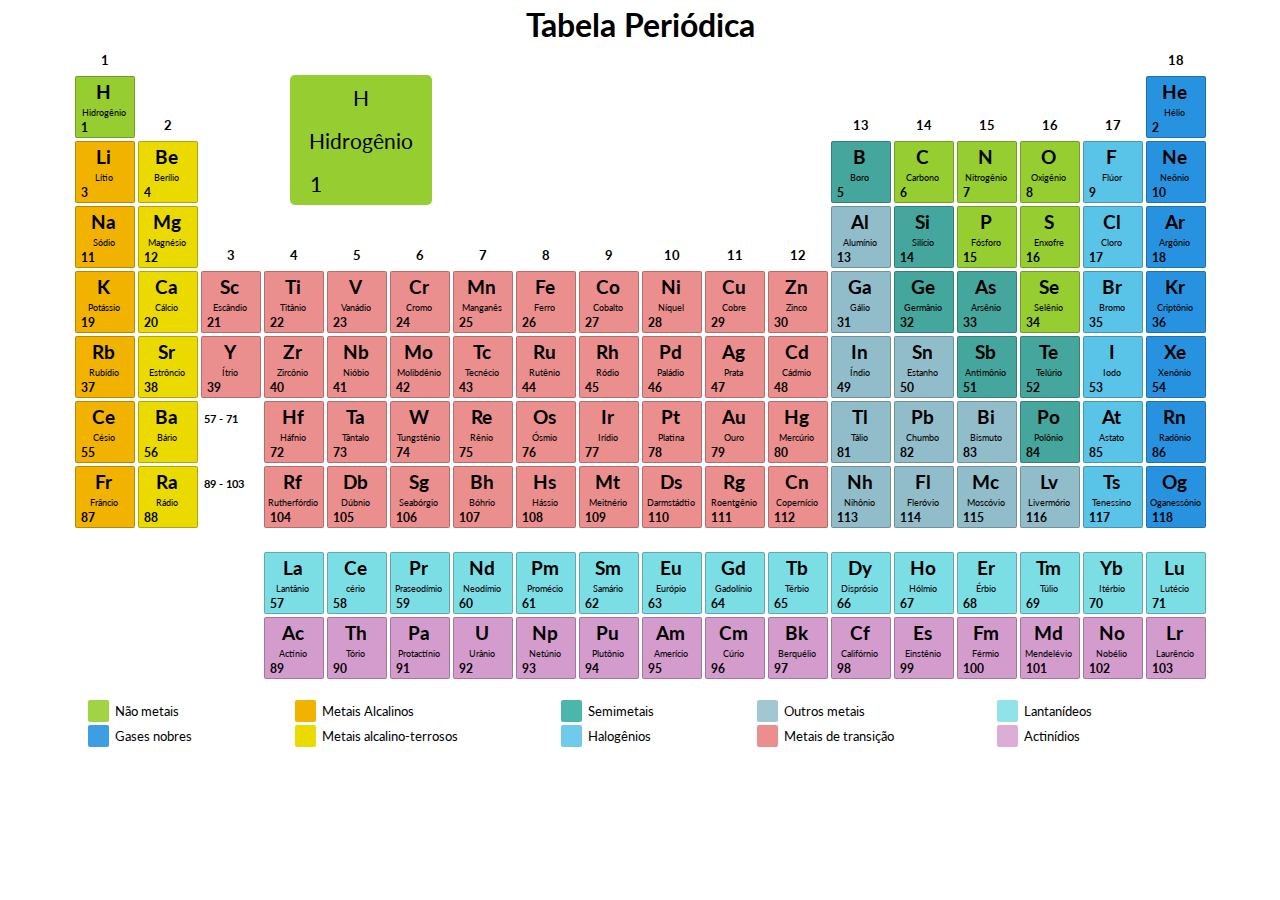
==== index.html @ 495a70d3 "Mundando as cores das células" ====
<!DOCTYPE html>
<html lang="pt-br">
<head>
    <meta charset="UTF-8">
    <meta http-equiv="X-UA-Compatible" content="IE=edge">
    <meta name="viewport" content="width=device-width, initial-scale=1.0">
    <link rel="stylesheet" href="css/style.css">
    <link rel="shortcut icon" href="ico/tabela-periodica.ico" type="image/x-icon">
    <title>Tabela Periódica</title>
</head>
<body>
    <h1>Tabela Periódica</h1>
    <div id="container">
        <table id="tabela-cabecalho">
            <tbody>
                <tr>
                    <td class="dados-do-elemento simbolo">H</td>
                    <td class="nomes-dados-do-elemento">Símbolo Químico</td>
                </tr>
                <tr>
                    <td class="dados-do-elemento nome">Hidrogênio</td>
                    <td class="nomes-dados-do-elemento">Nome</td>
                </tr>
                <tr>
                    <td class="dados-do-elemento numero">1</td>
                    <td class="nomes-dados-do-elemento">Número Atômico</td>
                </tr>
            </tbody>
        </table>
    
        <table id="tabela-principal">
            <tbody>
                <tr>
                    <th>1</th>
                    <th rowspan="2">2</th>
                    <th rowspan="4">3</th>
                    <th rowspan="4">4</th>
                    <th rowspan="4">5</th>
                    <th rowspan="4">6</th>
                    <th rowspan="4">7</th>
                    <th rowspan="4">8</th>
                    <th rowspan="4">9</th>
                    <th rowspan="4">10</th>
                    <th rowspan="4">11</th>
                    <th rowspan="4">12</th>
                    <th rowspan="2">13</th>
                    <th rowspan="2">14</th>
                    <th rowspan="2">15</th>
                    <th rowspan="2">16</th>
                    <th rowspan="2">17</th>
                    <th style="background-color: white" class="espaco">18</th>
                <tr>
                    <td class="verde-claro"><p class="sigla-elemento">H</p> <p class="nome-elemento">Hidrogênio</p><p class="numero-atomico">1</p></td>
                    <td class="azul-escuro"><p class="sigla-elemento">He</p> <p class="nome-elemento">Hélio</p><p class="numero-atomico">2</p></td>
                </tr>
                <tr>
                    <td class="laranja"><p class="sigla-elemento">Li</p> <p class="nome-elemento">Lítio</p><p class="numero-atomico">3</p></td>
                    <td class="amarelo"><p class="sigla-elemento">Be</p> <p class="nome-elemento">Berílio</p><p class="numero-atomico">4</p></td>
                    <td class="verde-azulado"><p class="sigla-elemento">B</p> <p class="nome-elemento">Boro</p><p class="numero-atomico">5</p></td>
                    <td class="verde-claro"><p class="sigla-elemento">C</p> <p class="nome-elemento">Carbono</p><p class="numero-atomico">6</p></td>
                    <td class="verde-claro"><p class="sigla-elemento">N</p> <p class="nome-elemento">Nitrogênio</p><p class="numero-atomico">7</p></td>
                    <td class="verde-claro"><p class="sigla-elemento">O</p> <p class="nome-elemento">Oxigênio</p><p class="numero-atomico">8</p></td>
                    <td class="azul"><p class="sigla-elemento">F</p> <p class="nome-elemento">Flúor</p><p class="numero-atomico">9</p></td>
                    <td class="azul-escuro"><p class="sigla-elemento">Ne</p> <p class="nome-elemento">Neônio</p><p class="numero-atomico">10</p></td>
                </tr>
                <tr>
                    <td class="laranja"><p class="sigla-elemento">Na</p> <p class="nome-elemento">Sódio</p><p class="numero-atomico">11</p></td>
                    <td class="amarelo"><p class="sigla-elemento">Mg</p> <p class="nome-elemento">Magnésio</p><p class="numero-atomico">12</p></td>
                    <td class="azul-claro2"><p class="sigla-elemento">Al</p> <p class="nome-elemento">Alumínio</p><p class="numero-atomico">13</p></td>
                    <td class="verde-azulado"><p class="sigla-elemento">Si</p> <p class="nome-elemento">Silício</p><p class="numero-atomico">14</p></td>
                    <td class="verde-claro"><p class="sigla-elemento">P</p> <p class="nome-elemento">Fósforo</p><p class="numero-atomico">15</p></td>
                    <td class="verde-claro"><p class="sigla-elemento">S</p> <p class="nome-elemento">Enxofre</p><p class="numero-atomico">16</p></td>
                    <td class="azul"><p class="sigla-elemento">Cl</p> <p class="nome-elemento">Cloro</p><p class="numero-atomico">17</p></td>
                    <td class="azul-escuro"><p class="sigla-elemento">Ar</p> <p class="nome-elemento">Argônio</p><p class="numero-atomico">18</p></td>
                </tr>
                <tr>
                    <td class="laranja"><p class="sigla-elemento">K</p> <p class="nome-elemento">Potássio</p><p class="numero-atomico">19</p></td>
                    <td class="amarelo"><p class="sigla-elemento">Ca</p> <p class="nome-elemento">Cálcio</p><p class="numero-atomico">20</p></td>
                    <td class="rosa"><p class="sigla-elemento">Sc</p> <p class="nome-elemento">Escândio</p><p class="numero-atomico">21</p></td>
                    <td class="rosa"><p class="sigla-elemento">Ti</p> <p class="nome-elemento">Titânio</p><p class="numero-atomico">22</p></td>
                    <td class="rosa"><p class="sigla-elemento">V</p> <p class="nome-elemento">Vanádio</p><p class="numero-atomico">23</p></td>
                    <td class="rosa"><p class="sigla-elemento">Cr</p> <p class="nome-elemento">Cromo</p><p class="numero-atomico">24</p></td>
                    <td class="rosa"><p class="sigla-elemento">Mn</p> <p class="nome-elemento">Manganês</p><p class="numero-atomico">25</p></td>
                    <td class="rosa"><p class="sigla-elemento">Fe</p> <p class="nome-elemento">Ferro</p><p class="numero-atomico">26</p></td>
                    <td class="rosa"><p class="sigla-elemento">Co</p> <p class="nome-elemento">Cobalto</p><p class="numero-atomico">27</p></td>
                    <td class="rosa"><p class="sigla-elemento">Ni</p> <p class="nome-elemento">Níquel</p><p class="numero-atomico">28</p></td>
                    <td class="rosa"><p class="sigla-elemento">Cu</p> <p class="nome-elemento">Cobre</p><p class="numero-atomico">29</p></td>
                    <td class="rosa"><p class="sigla-elemento">Zn</p> <p class="nome-elemento">Zinco</p><p class="numero-atomico">30</p></td>
                    <td class="azul-claro2"><p class="sigla-elemento">Ga</p> <p class="nome-elemento">Gálio</p><p class="numero-atomico">31</p></td>
                    <td class="verde-azulado"><p class="sigla-elemento">Ge</p> <p class="nome-elemento">Germânio</p><p class="numero-atomico">32</p></td>
                    <td class="verde-azulado"><p class="sigla-elemento">As</p> <p class="nome-elemento">Arsênio</p><p class="numero-atomico">33</p></td>
                    <td class="verde-claro"><p class="sigla-elemento">Se</p> <p class="nome-elemento">Selênio</p><p class="numero-atomico">34</p></td>
                    <td class="azul"><p class="sigla-elemento">Br</p> <p class="nome-elemento">Bromo</p><p class="numero-atomico">35</p></td>
                    <td class="azul-escuro"><p class="sigla-elemento">Kr</p> <p class="nome-elemento">Criptônio</p><p class="numero-atomico">36</p></td>
                </tr>
                <tr>
                    <td class="laranja"><p class="sigla-elemento">Rb</p> <p class="nome-elemento">Rubídio</p><p class="numero-atomico">37</p></td>
                    <td class="amarelo"><p class="sigla-elemento">Sr</p> <p class="nome-elemento">Estrôncio</p><p class="numero-atomico">38</p></td>
                    <td class="rosa"><p class="sigla-elemento">Y</p> <p class="nome-elemento">Ítrio</p><p class="numero-atomico">39</p></td>
                    <td class="rosa"><p class="sigla-elemento">Zr</p> <p class="nome-elemento">Zircônio</p><p class="numero-atomico">40</p></td>
                    <td class="rosa"><p class="sigla-elemento">Nb</p> <p class="nome-elemento">Nióbio</p><p class="numero-atomico">41</p></td>
                    <td class="rosa"><p class="sigla-elemento">Mo</p> <p class="nome-elemento">Molibdênio</p><p class="numero-atomico">42</p></td>
                    <td class="rosa"><p class="sigla-elemento">Tc</p> <p class="nome-elemento">Tecnécio</p><p class="numero-atomico">43</p></td>
                    <td class="rosa"><p class="sigla-elemento">Ru</p> <p class="nome-elemento">Rutênio</p><p class="numero-atomico">44</p></td>
                    <td class="rosa"><p class="sigla-elemento">Rh</p> <p class="nome-elemento">Ródio</p><p class="numero-atomico">45</p></td>
                    <td class="rosa"><p class="sigla-elemento">Pd</p> <p class="nome-elemento">Paládio</p><p class="numero-atomico">46</p></td>
                    <td class="rosa"><p class="sigla-elemento">Ag</p> <p class="nome-elemento">Prata</p><p class="numero-atomico">47</p></td>
                    <td class="rosa"><p class="sigla-elemento">Cd</p> <p class="nome-elemento">Cádmio</p><p class="numero-atomico">48</p></td>
                    <td class="azul-claro2"><p class="sigla-elemento">In</p> <p class="nome-elemento">Índio</p><p class="numero-atomico">49</p></td>
                    <td class="azul-claro2"><p class="sigla-elemento">Sn</p> <p class="nome-elemento">Estanho</p><p class="numero-atomico">50</p></td>
                    <td class="verde-azulado"><p class="sigla-elemento">Sb</p> <p class="nome-elemento">Antimônio</p><p class="numero-atomico">51</p></td>
                    <td class="verde-azulado"><p class="sigla-elemento">Te</p> <p class="nome-elemento">Telúrio</p><p class="numero-atomico">52</p></td>
                    <td class="azul"><p class="sigla-elemento">I</p> <p class="nome-elemento">Iodo</p><p class="numero-atomico">53</p></td>
                    <td class="azul-escuro"><p class="sigla-elemento">Xe</p> <p class="nome-elemento">Xenônio</p><p class="numero-atomico">54</p></td>
                </tr>
                <tr>
                    <td class="laranja"><p class="sigla-elemento">Ce</p> <p class="nome-elemento">Césio</p><p class="numero-atomico">55</p></td>
                    <td class="amarelo"><p class="sigla-elemento">Ba</p> <p class="nome-elemento">Bário</p><p class="numero-atomico">56</p></td>
                    <td style="background-color: white;" class="espaco espaco-numero seta" >57 - 71</td>
                    <td class="rosa"><p class="sigla-elemento">Hf</p> <p class="nome-elemento">Háfnio</p><p class="numero-atomico">72</p></td>
                    <td class="rosa"><p class="sigla-elemento">Ta</p> <p class="nome-elemento">Tântalo</p><p class="numero-atomico">73</p></td>
                    <td class="rosa"><p class="sigla-elemento">W</p> <p class="nome-elemento">Tungstênio</p><p class="numero-atomico">74</p></td>
                    <td class="rosa"><p class="sigla-elemento">Re</p> <p class="nome-elemento">Rênio</p><p class="numero-atomico">75</p></td>
                    <td class="rosa"><p class="sigla-elemento">Os</p> <p class="nome-elemento">Ósmio</p><p class="numero-atomico">76</p></td>
                    <td class="rosa"><p class="sigla-elemento">Ir</p> <p class="nome-elemento">Irídio</p><p class="numero-atomico">77</p></td>
                    <td class="rosa"><p class="sigla-elemento">Pt</p> <p class="nome-elemento">Platina</p><p class="numero-atomico">78</p></td>
                    <td class="rosa"><p class="sigla-elemento">Au</p> <p class="nome-elemento">Ouro</p><p class="numero-atomico">79</p></td>
                    <td class="rosa"><p class="sigla-elemento">Hg</p> <p class="nome-elemento">Mercúrio</p><p class="numero-atomico">80</p></td>
                    <td class="azul-claro2"><p class="sigla-elemento">Tl</p> <p class="nome-elemento">Tálio</p><p class="numero-atomico">81</p></td>
                    <td class="azul-claro2"><p class="sigla-elemento">Pb</p> <p class="nome-elemento">Chumbo</p><p class="numero-atomico">82</p></td>
                    <td class="azul-claro2"><p class="sigla-elemento">Bi</p> <p class="nome-elemento">Bismuto</p><p class="numero-atomico">83</p></td>
                    <td class="verde-azulado"><p class="sigla-elemento">Po</p> <p class="nome-elemento">Polônio</p><p class="numero-atomico">84</p></td>
                    <td class="azul"><p class="sigla-elemento">At</p> <p class="nome-elemento">Astato</p><p class="numero-atomico">85</p></td>
                    <td class="azul-escuro"><p class="sigla-elemento">Rn</p> <p class="nome-elemento">Radônio</p><p class="numero-atomico">86</p></td>
                </tr>
                <tr>
                    <td class="laranja"><p class="sigla-elemento">Fr</p> <p class="nome-elemento">Frâncio</p><p class="numero-atomico">87</p></td>
                    <td class="amarelo"><p class="sigla-elemento">Ra</p> <p class="nome-elemento">Rádio</p><p class="numero-atomico">88</p></td>
                    <td style="background-color: white;" class="espaco espaco-numero" >89 - 103</td>
                    <td class="rosa"><p class="sigla-elemento">Rf</p> <p class="nome-elemento">Rutherfórdio</p><p class="numero-atomico">104</p></td>
                    <td class="rosa"><p class="sigla-elemento">Db</p> <p class="nome-elemento">Dúbnio</p><p class="numero-atomico">105</p></td>
                    <td class="rosa"><p class="sigla-elemento">Sg</p> <p class="nome-elemento">Seabórgio</p><p class="numero-atomico">106</p></td>
                    <td class="rosa"><p class="sigla-elemento">Bh</p> <p class="nome-elemento">Bóhrio</p><p class="numero-atomico">107</p></td>
                    <td class="rosa"><p class="sigla-elemento">Hs</p> <p class="nome-elemento">Hássio</p><p class="numero-atomico">108</p></td>
                    <td class="rosa"><p class="sigla-elemento">Mt</p> <p class="nome-elemento">Meitnério</p><p class="numero-atomico">109</p></td>
                    <td class="rosa"><p class="sigla-elemento">Ds</p> <p class="nome-elemento">Darmstádtio</p><p class="numero-atomico">110</p></td>
                    <td class="rosa"><p class="sigla-elemento">Rg</p> <p class="nome-elemento">Roentgênio</p><p class="numero-atomico">111</p></td>
                    <td class="rosa"><p class="sigla-elemento">Cn</p> <p class="nome-elemento">Copernício</p><p class="numero-atomico">112</p></td>
                    <td class="azul-claro2"><p class="sigla-elemento">Nh</p> <p class="nome-elemento">Nihônio</p><p class="numero-atomico">113</p></td>
                    <td class="azul-claro2"><p class="sigla-elemento">Fl</p> <p class="nome-elemento">Fleróvio</p><p class="numero-atomico">114</p></td>
                    <td class="azul-claro2"><p class="sigla-elemento">Mc</p> <p class="nome-elemento">Moscóvio</p><p class="numero-atomico">115</p></td>
                    <td class="azul-claro2"><p class="sigla-elemento">Lv</p> <p class="nome-elemento">Livermório</p><p class="numero-atomico">116</p></td>
                    <td class="azul"><p class="sigla-elemento">Ts</p> <p class="nome-elemento">Tenessino</p><p class="numero-atomico">117</p></td>
                    <td class="azul-escuro"><p class="sigla-elemento">Og</p> <p class="nome-elemento">Oganessônio</p><p class="numero-atomico">118</p></td>
                </tr>
                <tr><td class="linha-branca"></td></tr>
                <tr>
                    <td class="elementos-brancos" colspan="3"></td>
                    <td class="azul-claro"><p class="sigla-elemento">La</p> <p class="nome-elemento">Lantânio</p><p class="numero-atomico">57</p></td>
                    <td class="azul-claro"><p class="sigla-elemento">Ce</p> <p class="nome-elemento">cério</p><p class="numero-atomico">58</p></td>
                    <td class="azul-claro"><p class="sigla-elemento">Pr</p> <p class="nome-elemento">Praseodímio</p><p class="numero-atomico">59</p></td>
                    <td class="azul-claro"><p class="sigla-elemento">Nd</p> <p class="nome-elemento">Neodímio</p><p class="numero-atomico">60</p></td>
                    <td class="azul-claro"><p class="sigla-elemento">Pm</p> <p class="nome-elemento">Promécio</p><p class="numero-atomico">61</p></td>
                    <td class="azul-claro"><p class="sigla-elemento">Sm</p> <p class="nome-elemento">Samário</p><p class="numero-atomico">62</p></td>
                    <td class="azul-claro"><p class="sigla-elemento">Eu</p> <p class="nome-elemento">Európio</p><p class="numero-atomico">63</p></td>
                    <td class="azul-claro"><p class="sigla-elemento">Gd</p> <p class="nome-elemento">Gadolínio</p><p class="numero-atomico">64</p></td>
                    <td class="azul-claro"><p class="sigla-elemento">Tb</p> <p class="nome-elemento">Térbio</p><p class="numero-atomico">65</p></td>
                    <td class="azul-claro"><p class="sigla-elemento">Dy</p> <p class="nome-elemento">Disprósio</p><p class="numero-atomico">66</p></td>
                    <td class="azul-claro"><p class="sigla-elemento">Ho</p> <p class="nome-elemento">Hólmio</p><p class="numero-atomico">67</p></td>
                    <td class="azul-claro"><p class="sigla-elemento">Er</p> <p class="nome-elemento">Érbio</p><p class="numero-atomico">68</p></td>
                    <td class="azul-claro"><p class="sigla-elemento">Tm</p> <p class="nome-elemento">Túlio</p><p class="numero-atomico">69</p></td>
                    <td class="azul-claro"><p class="sigla-elemento">Yb</p> <p class="nome-elemento">Itérbio</p><p class="numero-atomico">70</p></td>
                    <td class="azul-claro"><p class="sigla-elemento">Lu</p> <p class="nome-elemento">Lutécio</p><p class="numero-atomico">71</p></td>
                </tr>
                <tr>
                    <td class="elementos-brancos" colspan="3" ></td>
                    <td class="lilas"><p class="sigla-elemento">Ac</p> <p class="nome-elemento">Actínio</p><p class="numero-atomico">89</p></td>
                    <td class="lilas"><p class="sigla-elemento">Th</p> <p class="nome-elemento">Tório</p><p class="numero-atomico">90</p></td>
                    <td class="lilas"><p class="sigla-elemento">Pa</p> <p class="nome-elemento">Protactínio</p><p class="numero-atomico">91</p></td>
                    <td class="lilas"><p class="sigla-elemento">U</p> <p class="nome-elemento">Urânio</p><p class="numero-atomico">92</p></td>
                    <td class="lilas"><p class="sigla-elemento">Np</p> <p class="nome-elemento">Netúnio</p><p class="numero-atomico">93</p></td>
                    <td class="lilas"><p class="sigla-elemento">Pu</p> <p class="nome-elemento">Plutônio</p><p class="numero-atomico">94</p></td>
                    <td class="lilas"><p class="sigla-elemento">Am</p> <p class="nome-elemento">Amerício</p><p class="numero-atomico">95</p></td>
                    <td class="lilas"><p class="sigla-elemento">Cm</p> <p class="nome-elemento">Cúrio</p><p class="numero-atomico">96</p></td>
                    <td class="lilas"><p class="sigla-elemento">Bk</p> <p class="nome-elemento">Berquélio</p><p class="numero-atomico">97</p></td>
                    <td class="lilas"><p class="sigla-elemento">Cf</p> <p class="nome-elemento">Califórnio</p><p class="numero-atomico">98</p></td>
                    <td class="lilas"><p class="sigla-elemento">Es</p> <p class="nome-elemento">Einstênio</p><p class="numero-atomico">99</p></td>
                    <td class="lilas"><p class="sigla-elemento">Fm</p> <p class="nome-elemento">Férmio</p><p class="numero-atomico">100</p></td>
                    <td class="lilas"><p class="sigla-elemento">Md</p> <p class="nome-elemento">Mendelévio</p><p class="numero-atomico">101</p></td>
                    <td class="lilas"><p class="sigla-elemento">No</p> <p class="nome-elemento">Nobélio</p><p class="numero-atomico">102</p></td>
                    <td class="lilas"><p class="sigla-elemento">Lr</p> <p class="nome-elemento">Laurêncio</p><p class="numero-atomico">103</p></td>
                </tr>
            </tbody>
        </table>
    </div>   

    <div>
        <table id="tabela-rodape">
            <tbody>
                <tr>
                    <td class="nao-metais"></td>
                    <td class="grupo">Não metais</td>
                    <td class="metais-alcalinos"></td>
                    <td class="grupo">Metais Alcalinos</td>
                    <td class="semimetais"></td>
                    <td class="grupo">Semimetais</td>
                    <td class="outros-metais"></td>
                    <td class="grupo">Outros metais</td>
                    <td class="lantanideos"></td>
                    <td class="grupo">Lantanídeos</td>
                </tr>
                <tr>
                    <td class="gases-nobres"></td>
                    <td class="grupo">Gases nobres</td>
                    <td class="alcalino-terrosos"></td>
                    <td class="grupo">Metais alcalino-terrosos</td>
                    <td class="halogenios"></td>
                    <td class="grupo">Halogênios</td>
                    <td class="metais-de-transicao"></td>
                    <td class="grupo">Metais de transição</td>
                    <td class="actinidios"></td>
                    <td class="grupo">Actinídios</td>
                </tr>
            </tbody>
        </table>
    </div>

</body>
</html>
---- css/style.css ----
@charset "UTF-8";

@import url('https://fonts.googleapis.com/css2?family=Lato:wght@400;700;900&display=swap');

:root {
    --fonte-titulo: 'Lato', sans-serif;
}


/* ######### Formatações globais ############ */

* {
    margin: 0;
    padding: 0;
}

h1 {
    padding-top: 5px;
    padding-bottom: 5px;
    font-size: 2em;
    text-align: center;
    font-family: var(--fonte-titulo);
}

div#container {
    overflow-x: auto;
    position: relative;
    height: 635px;
    width: 1200px;
    margin: auto;
    margin-bottom: 0px;
}

body {
    font-family: var(--fonte-titulo);
}

p {
    width: 50px;
}

td:hover {
    border: 1px solid black;
}


/* ############# CSS Tabela cabeçalho #############*/

table#tabela-cabecalho{
    border-collapse: collapse;
    height: 130px;
    width: 500px;
    position: absolute;
    top: 50%;
    left: 50%;
    margin: -291.1px 0 0 -350px;
}

table#tabela-cabecalho td{
    width: 115px;
    border-radius: 5px 5px 0px 0px;
}

table#tabela-cabecalho td.dados-do-elemento{
    border: white;
    background-color: #96CD30;
    font-size: 1.3em;
}

table#tabela-cabecalho td.dados-do-elemento:hover{
    font-size: 1.6em;
    text-shadow: 1px 1px 2px rgba(0, 0, 0, 0.231);
}

table#tabela-cabecalho td.dados-do-elemento:hover + td.nomes-dados-do-elemento{
    font-size: 1.6em;
    text-shadow: 2px 2px 2.2px rgba(0, 0, 0, 0.139);
    color: black;
}

table#tabela-cabecalho td.nomes-dados-do-elemento{
    border: white;
    padding-left: 100px;
    text-align: left;
    width: 245px;
    color: white;
}   

table#tabela-cabecalho td.nome{
    border-radius: 0px;
}

table#tabela-cabecalho td.numero{
    padding-left: 20px;
    text-align: left;
    border-radius: 0px 0px 5px 5px;
}


/* ############# CSS Tabela Principal ############# */

table {
    border-spacing: 3px;
}

table#tabela-principal {
    margin: auto;
}

th {
    font-size: 0.8em;
    font-family: var(--fonte-titulo);
    vertical-align: bottom;
    padding-bottom: 5px;
}

td {
    border: 1px solid rgba(0, 0, 0, 0.231);
    padding: 3px;
    border-radius: 2px;
    font-size: 0.8em;
    text-align: center;
}

.espaco-numero {
    font-size: 0.7em;
    font-weight: bolder;
    text-align: left;
    padding-bottom: 30px;
    border: none;
}

.sigla-elemento{
    text-align: center;
    font-size: 1.5em;
    font-weight: bold;
}

.nome-elemento {
    padding-top: 4px;
    padding-bottom: 3px;
    font-size: 0.7em;
}

.numero-atomico {
    text-align: left;
    padding-left: 2px;
    font-size: 0.9em;
    font-weight: bold;
}

/* ####### Cores das células ####### */

.laranja {
    background-color: #F1B200;
}

.amarelo {
    background-color: #EADA00;
}

.rosa {
    background-color: #EB8E8E;
}

.azul-claro2 {
    background-color: #91BDCB;
}

.azul {
    background-color: #5AC3E8;
}

.azul-escuro {
    background-color: #2793E0;
}

.verde-claro {
    background-color: #96CD30;
}

.verde-azulado {
    background-color: #44A69C;
}

.branco {
    background-color: white
}


/* ############# CSS Tabela Secundária ############# */

table#tabela-secundaria {
    margin-top: 20px;
    margin-bottom: 40px;
    margin: auto;
}

td.linha-branca {
    background-color: white; 
    border: white; 
    height: 12px;
}

td.elementos-brancos {
    background-color: white; 
    border: white;
}

.azul-claro {
    background-color: #7bdee5;
}

.lilas {
    background-color: #D49BCD;
}


/* ############# CSS Tabela do Rodapé ############# */

table#tabela-rodape {
    margin: auto;
    margin-top: 13px;
    margin-bottom: 70px;
    min-height: 10px;
}

table#tabela-rodape td {
    border: white;
    min-width: 15px;
}

td.grupo {
    text-align: left;
    padding-right: 100px;
}

/*### Cores primeira linha ###*/

td.nao-metais {
    background-color: #A1D344;
}

td.semimetais {
    background-color: #4DB6AC;
}

td.outros-metais {
    background-color: #A2C7D3;
}

td.lantanideos {
    background-color: #90E3E9;
}

td.metais-alcalinos {
    background-color: #F1B200;
}

/*### Cores segunda linha ###*/

td.metais-de-transicao {
    background-color: #EB8E8E;
}

td.gases-nobres {
    background-color: #3D9EE3;
}

td.alcalino-terrosos {
    background-color: #EADA00;
}

td.halogenios {
    background-color: #70CBEB;
}

td.actinidios {
    background-color: #DCADD6;
}
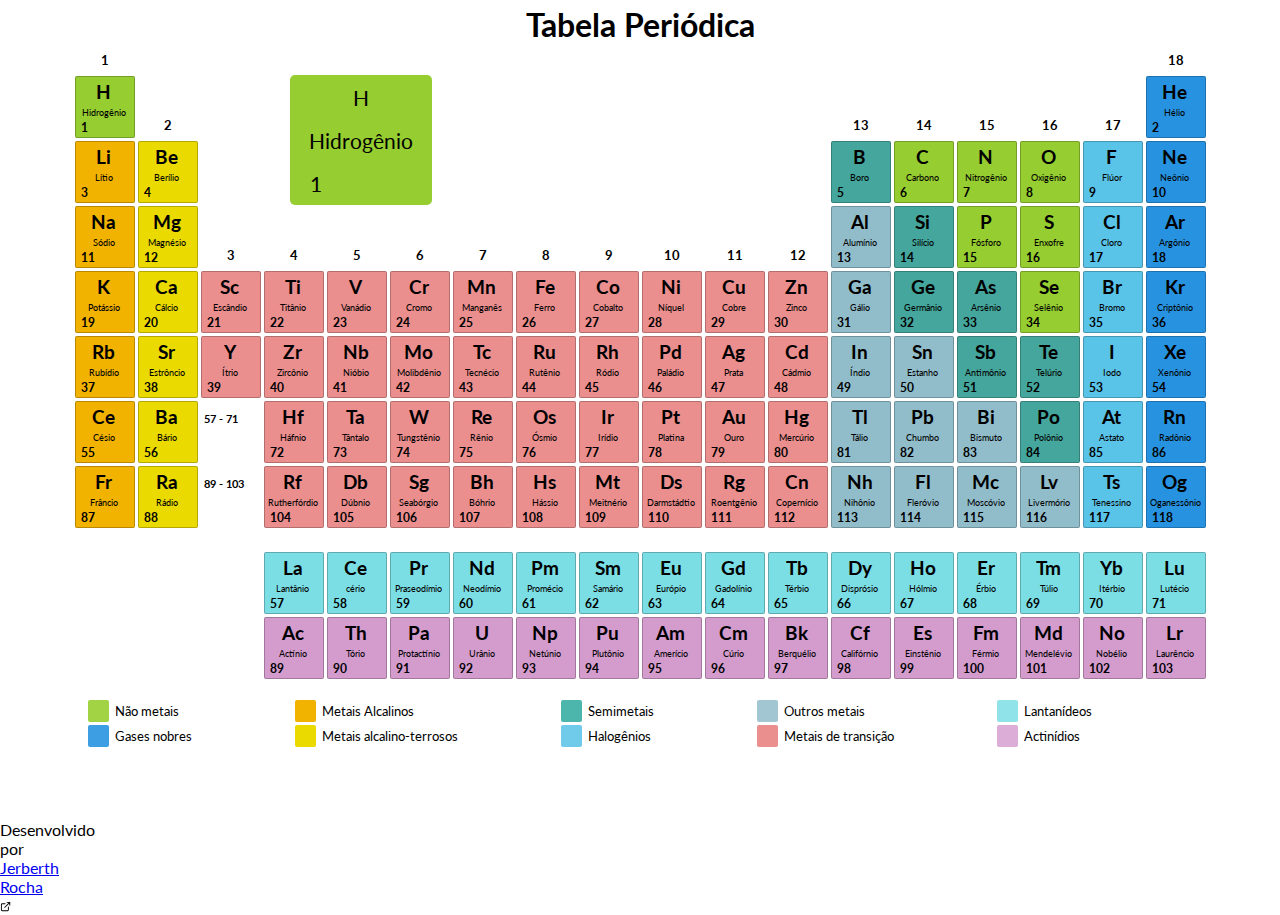
==== commit c00bbb1d: "Adicionando caracter de link externo" ====
--- a/index.html
+++ b/index.html
@@ -224,6 +224,26 @@
             </tbody>
         </table>
     </div>
+    
+    <footer>
+        <p>
+            Desenvolvido por <a href="https://www.linkedin.com/in/jerberth-rocha/" target="_blank">Jerberth Rocha</a>
+            <a href="...">
+                <svg style="display: inline-block; width: 0.7em; height: 0.7em;" viewbox="0
+                0 48 48">
+                <path d="M36 24c-1.2 0-2 0.8-2 2v12c0 1.2-0.8 2-2 2h-22c-1.2
+                0-2-0.8-2-2v-22c0-1.2 0.8-2 2-2h12c1.2 0 2-0.8 2-2s-0.8-2-2-2h-12c-3.4
+                0-6 2.6-6 6v22c0 3.4 2.6 6 6 6h22c3.4 0 6-2.6
+                6-6v-12c0-1.2-0.8-2-2-2z"></path>
+                <path d="M43.8 5.2c-0.2-0.4-0.6-0.8-1-1-0.2-0.2-0.6-0.2-0.8-0.2h-12c-1.2
+                0-2 0.8-2 2s0.8 2 2 2h7.2l-18.6 18.6c-0.8 0.8-0.8 2 0 2.8 0.4 0.4 0.8
+                0.6 1.4 0.6s1-0.2 1.4-0.6l18.6-18.6v7.2c0 1.2 0.8 2 2 2s2-0.8
+                2-2v-12c0-0.2 0-0.6-0.2-0.8z"></path>
+                </svg>
+            </a>    
+        </p>
+        
+    </footer>
 
 </body>
 </html>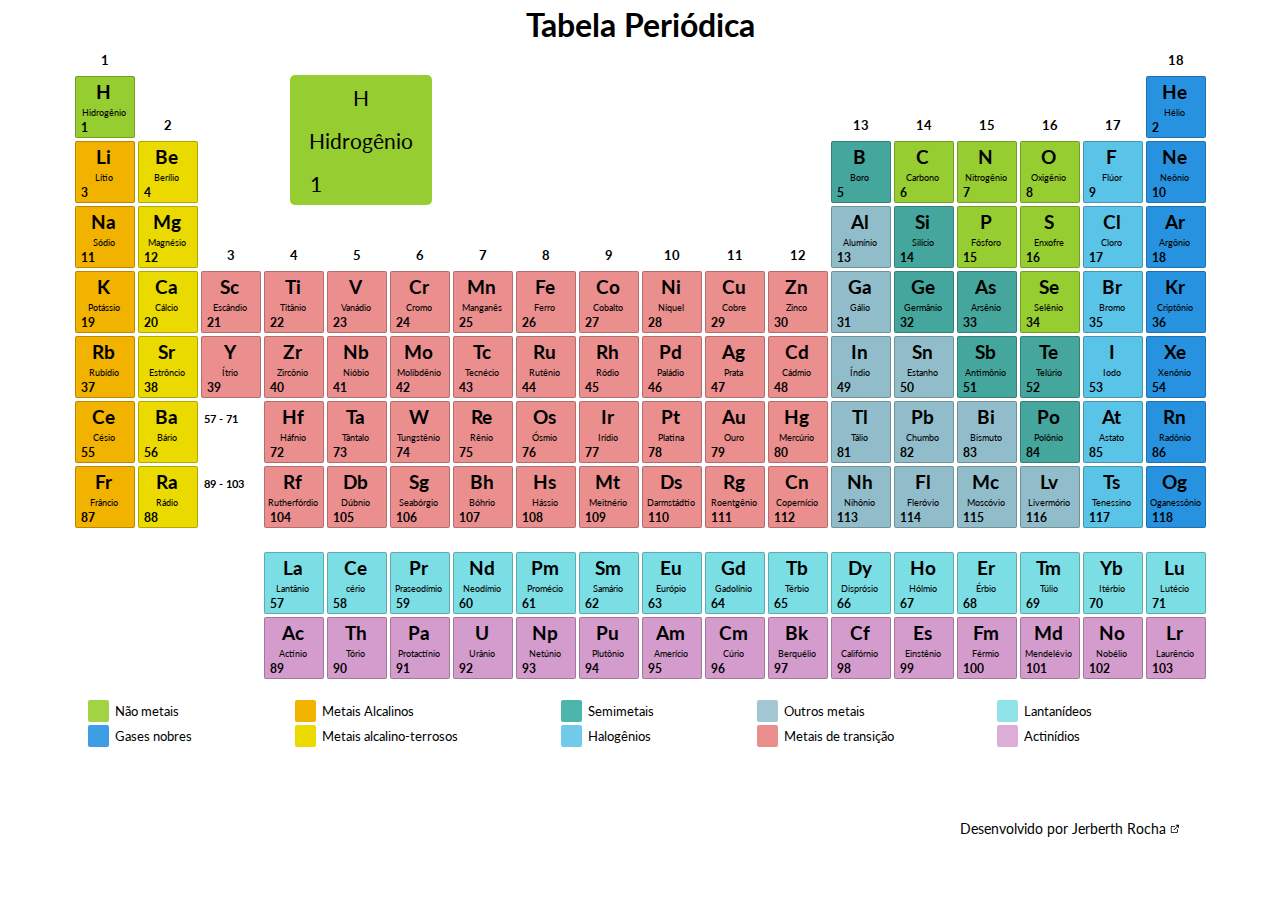
==== commit 76300f55: "Editando background-color" ====
--- a/index.html
+++ b/index.html
@@ -116,7 +116,7 @@
                 <tr>
                     <td class="laranja"><p class="sigla-elemento">Ce</p> <p class="nome-elemento">Césio</p><p class="numero-atomico">55</p></td>
                     <td class="amarelo"><p class="sigla-elemento">Ba</p> <p class="nome-elemento">Bário</p><p class="numero-atomico">56</p></td>
-                    <td style="background-color: white;" class="espaco espaco-numero seta" >57 - 71</td>
+                    <td class="espaco espaco-numero seta branco1" >57 - 71</td>
                     <td class="rosa"><p class="sigla-elemento">Hf</p> <p class="nome-elemento">Háfnio</p><p class="numero-atomico">72</p></td>
                     <td class="rosa"><p class="sigla-elemento">Ta</p> <p class="nome-elemento">Tântalo</p><p class="numero-atomico">73</p></td>
                     <td class="rosa"><p class="sigla-elemento">W</p> <p class="nome-elemento">Tungstênio</p><p class="numero-atomico">74</p></td>
@@ -136,7 +136,7 @@
                 <tr>
                     <td class="laranja"><p class="sigla-elemento">Fr</p> <p class="nome-elemento">Frâncio</p><p class="numero-atomico">87</p></td>
                     <td class="amarelo"><p class="sigla-elemento">Ra</p> <p class="nome-elemento">Rádio</p><p class="numero-atomico">88</p></td>
-                    <td style="background-color: white;" class="espaco espaco-numero" >89 - 103</td>
+                    <td class="espaco espaco-numero branco2" >89 - 103</td>
                     <td class="rosa"><p class="sigla-elemento">Rf</p> <p class="nome-elemento">Rutherfórdio</p><p class="numero-atomico">104</p></td>
                     <td class="rosa"><p class="sigla-elemento">Db</p> <p class="nome-elemento">Dúbnio</p><p class="numero-atomico">105</p></td>
                     <td class="rosa"><p class="sigla-elemento">Sg</p> <p class="nome-elemento">Seabórgio</p><p class="numero-atomico">106</p></td>
--- a/css/style.css
+++ b/css/style.css
@@ -4,6 +4,7 @@
 
 :root {
     --fonte-titulo: 'Lato', sans-serif;
+    --background-hover-color: rgba(211, 211, 211, 0.550);
 }
 
 
@@ -40,7 +41,7 @@
 }
 
 td:hover {
-    border: 1px solid black;
+    border: 1px solid rgba(0, 0, 0, 0.500);
 }
 
 
@@ -154,37 +155,74 @@
 .laranja {
     background-color: #F1B200;
 }
+.laranja:hover {
+    /* background-color: rgba(211, 211, 211, 0.650); */
+    background-color: var(--background-hover-color);
+    transition: 0.3s;
+}
 
 .amarelo {
     background-color: #EADA00;
 }
+.amarelo:hover {
+    background-color: var(--background-hover-color);
+    transition: 0.3s;
+}
 
 .rosa {
     background-color: #EB8E8E;
 }
+.rosa:hover {
+    background-color: var(--background-hover-color);
+    transition: 0.3s;
+}
 
 .azul-claro2 {
     background-color: #91BDCB;
 }
+.azul-claro2:hover {
+    background-color: var(--background-hover-color);
+    transition: 0.3s;
+}
 
 .azul {
     background-color: #5AC3E8;
 }
+.azul:hover {
+    background-color: var(--background-hover-color);
+    transition: 0.3s;
+}
 
 .azul-escuro {
     background-color: #2793E0;
 }
+.azul-escuro:hover {
+    background-color: var(--background-hover-color);
+    transition: 0.3s;
+}
 
 .verde-claro {
     background-color: #96CD30;
 }
+.verde-claro:hover {
+    background-color: var(--background-hover-color);
+    transition: 0.3s;
+}
 
 .verde-azulado {
     background-color: #44A69C;
 }
-
-.branco {
-    background-color: white
+.verde-azulado:hover {
+    background-color: var(--background-hover-color);
+    transition: 0.3s;
+}
+
+.branco1:hover {
+    background-color: #7bdee5;
+}
+
+.branco2:hover {
+    background-color: #D49BCD;
 }
 
 
@@ -210,9 +248,17 @@
 .azul-claro {
     background-color: #7bdee5;
 }
+.azul-claro:hover {
+    background-color: var(--background-hover-color);
+    transition: 0.3s;
+}
 
 .lilas {
     background-color: #D49BCD;
+}
+.lilas:hover {
+    background-color: var(--background-hover-color);
+    transition: 0.3s;
 }
 
 
@@ -278,3 +324,28 @@
 td.actinidios {
     background-color: #DCADD6;
 }
+
+
+/* ############# CSS do footer ############# */
+footer {
+    background-color: #70CBEB;
+}
+
+footer > p {
+    font-family: var(--fonte-titulo);
+    font-size: 14px;
+    width: 300px;
+    padding-bottom: 10px; 
+    float: right;
+    margin-right: 20px;
+}
+
+footer a {
+    text-decoration: none;
+    color: black;
+}
+
+footer a:hover {
+    font-weight: bold;
+    text-decoration: underline;
+}